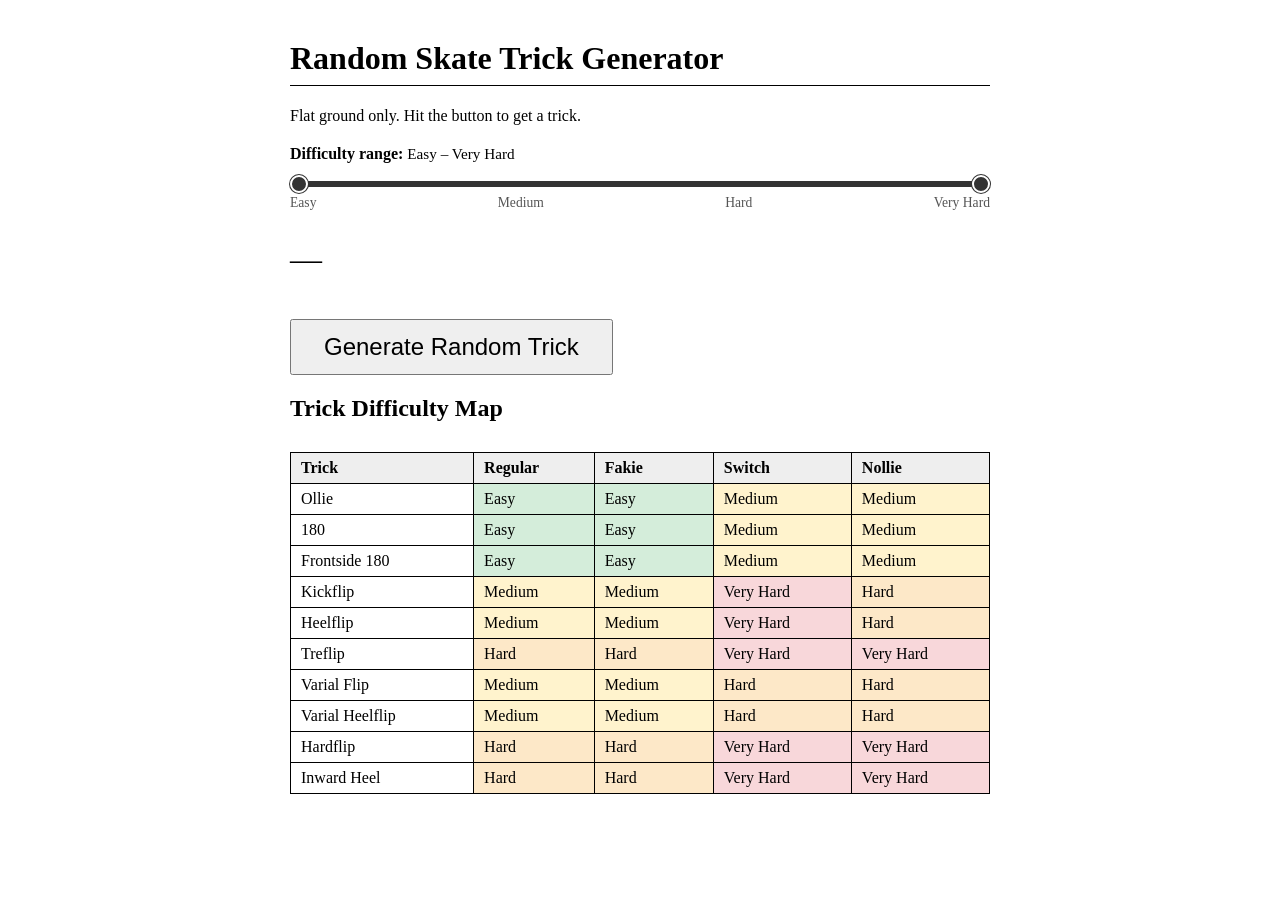
==== index.html @ b77c8542 "initial commit" ====
<!DOCTYPE html>
<html lang="en">
<head>
  <meta charset="UTF-8">
  <meta name="viewport" content="width=device-width, initial-scale=1.0">
  <title>Random Skate Trick Generator</title>
  <link rel="stylesheet" href="style.css">
</head>
<body>

<h1>Random Skate Trick Generator</h1>
<p>Flat ground only. Hit the button to get a trick.</p>

<div id="range-control">
  <strong>Difficulty range:</strong> <span id="range-display">1 – 4</span>
  <div id="range-track">
    <div id="range-fill"></div>
    <input type="range" id="slider-min" min="1" max="4" value="1" step="1">
    <input type="range" id="slider-max" min="1" max="4" value="4" step="1">
  </div>
  <div id="range-labels">
    <span>Easy</span><span>Medium</span><span>Hard</span><span>Very Hard</span>
  </div>
</div>

<div id="result">—</div>
<button id="generate" onclick="generate()">Generate Random Trick</button>

<h2>Trick Difficulty Map</h2>
<table>
  <thead>
    <tr>
      <th>Trick</th>
      <th>Regular</th>
      <th>Fakie</th>
      <th>Switch</th>
      <th>Nollie</th>
    </tr>
  </thead>
  <tbody id="diff-table"></tbody>
</table>

<script src="tricks.js"></script>
<script src="main.js"></script>
</body>
</html>
---- style.css ----
body {
  font-family: serif;
  max-width: 700px;
  margin: 40px auto;
  padding: 0 20px;
}
h1 { border-bottom: 1px solid black; padding-bottom: 8px; }
#result {
  font-size: 2em;
  margin: 30px 0;
  min-height: 1.5em;
}
button#generate {
  font-size: 1.5em;
  padding: 12px 32px;
}
table { border-collapse: collapse; margin-top: 30px; width: 100%; }
th, td { border: 1px solid black; padding: 6px 10px; text-align: left; }
th { background: #eee; }
.diff-1 { background: #d4edda; }
.diff-2 { background: #fff3cd; }
.diff-3 { background: #fde8c8; }
.diff-4 { background: #f8d7da; }
#range-control { margin: 20px 0 10px; }
#range-track {
  position: relative;
  height: 6px;
  background: #ccc;
  border-radius: 3px;
  margin: 18px 0 8px;
}
#range-fill {
  position: absolute;
  height: 100%;
  background: #333;
  border-radius: 3px;
}
#range-track input[type=range] {
  position: absolute;
  width: 100%;
  top: 50%;
  transform: translateY(-50%);
  margin: 0;
  appearance: none;
  background: transparent;
  pointer-events: none;
}
#range-track input[type=range]::-webkit-slider-thumb {
  appearance: none;
  width: 18px; height: 18px;
  border-radius: 50%;
  background: #333;
  border: 2px solid #fff;
  box-shadow: 0 0 0 1px #333;
  pointer-events: all;
  cursor: pointer;
}
#range-labels { display: flex; justify-content: space-between; font-size: 0.85em; color: #555; }
#range-display { font-size: 0.95em; margin-top: 4px; }
tr.out-of-range td { opacity: 0.35; }
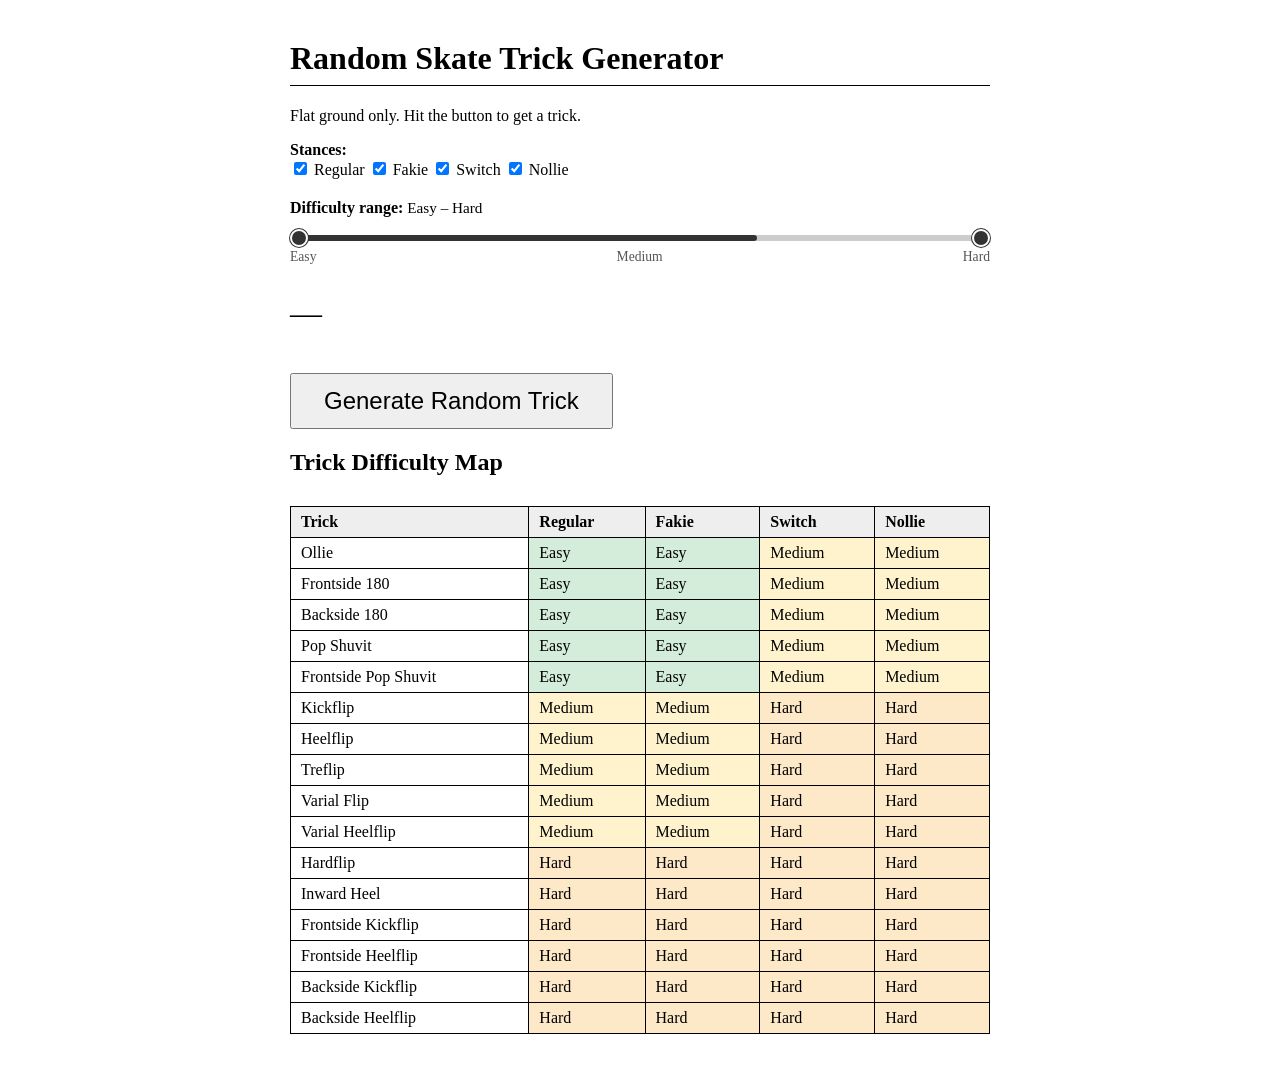
==== commit b7f5ba80: "expand trick list" ====
--- a/index.html
+++ b/index.html
@@ -11,15 +11,25 @@
 <h1>Random Skate Trick Generator</h1>
 <p>Flat ground only. Hit the button to get a trick.</p>
 
+<div id="stance-control">
+  <strong>Stances:</strong>
+  <div id="stance-toggles">
+    <label class="stance-label"><input type="checkbox" id="toggle-regular" checked> Regular</label>
+    <label class="stance-label"><input type="checkbox" id="toggle-fakie" checked> Fakie</label>
+    <label class="stance-label"><input type="checkbox" id="toggle-switch" checked> Switch</label>
+    <label class="stance-label"><input type="checkbox" id="toggle-nollie" checked> Nollie</label>
+  </div>
+</div>
+
 <div id="range-control">
-  <strong>Difficulty range:</strong> <span id="range-display">1 – 4</span>
+  <strong>Difficulty range:</strong> <span id="range-display"></span>
   <div id="range-track">
     <div id="range-fill"></div>
-    <input type="range" id="slider-min" min="1" max="4" value="1" step="1">
-    <input type="range" id="slider-max" min="1" max="4" value="4" step="1">
+    <input type="range" id="slider-min" min="1" max="3" value="1" step="1">
+    <input type="range" id="slider-max" min="1" max="3" value="3" step="1">
   </div>
   <div id="range-labels">
-    <span>Easy</span><span>Medium</span><span>Hard</span><span>Very Hard</span>
+    <span>Easy</span><span>Medium</span><span>Hard</span>
   </div>
 </div>
 
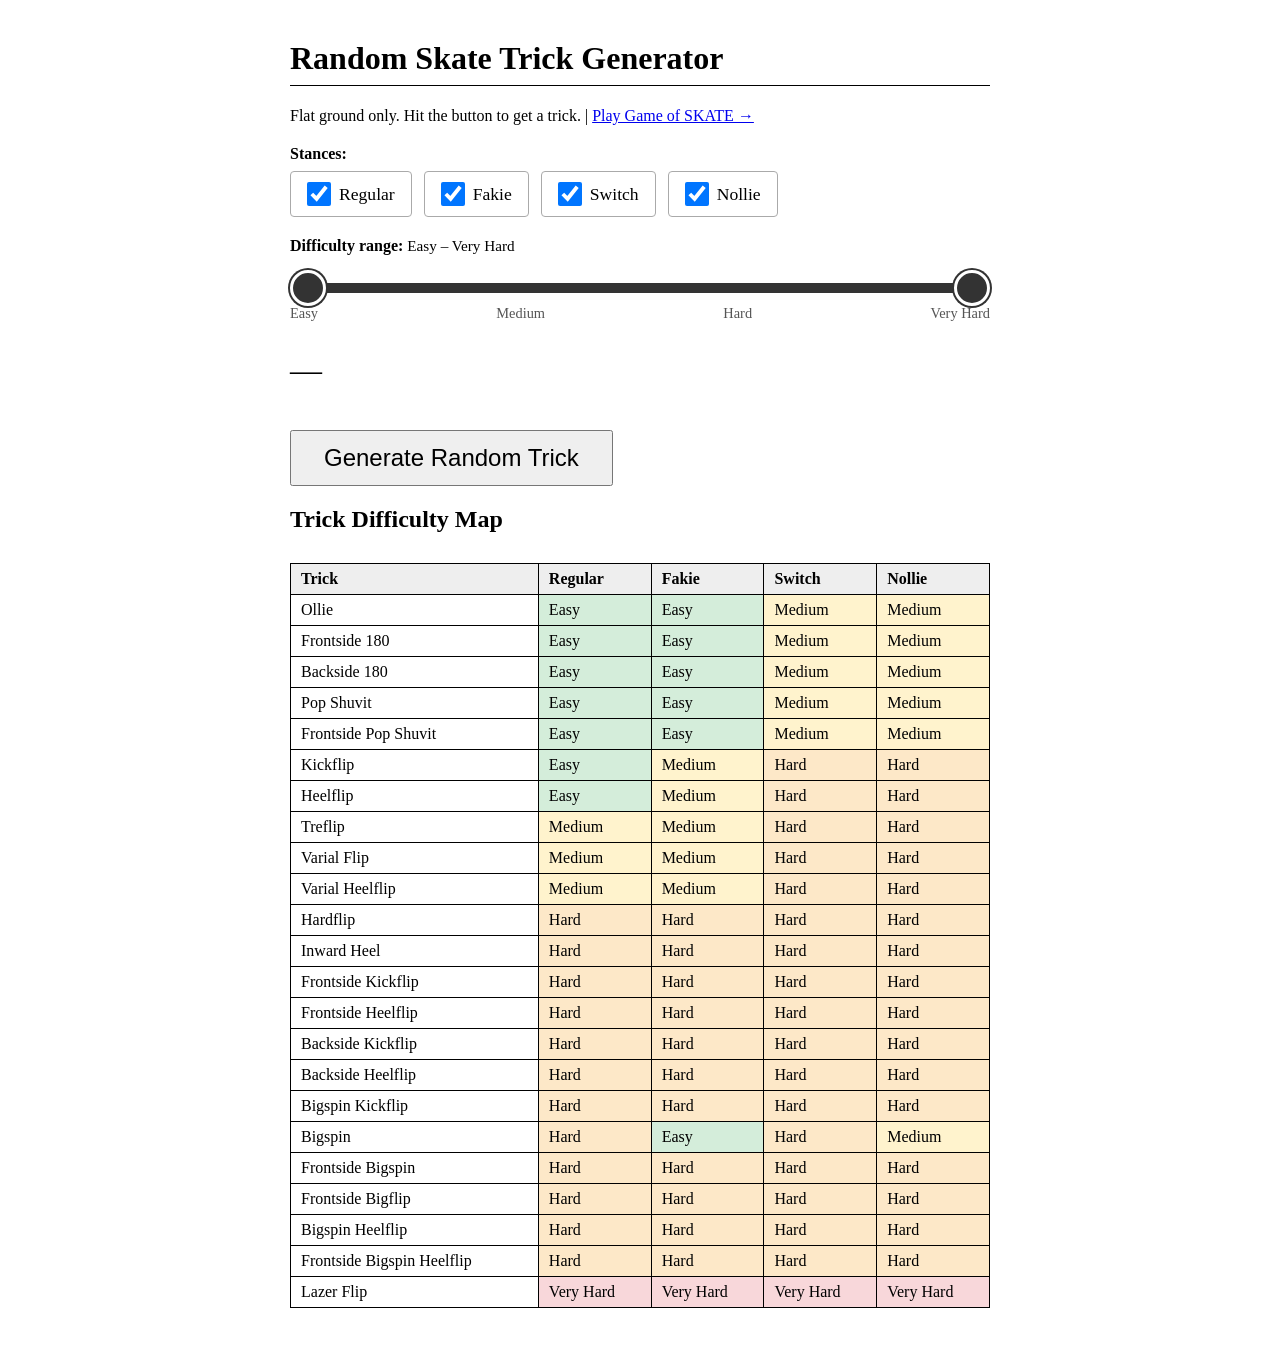
==== commit 30d5d7ab: "expand tricks" ====
--- a/index.html
+++ b/index.html
@@ -9,7 +9,7 @@
 <body>
 
 <h1>Random Skate Trick Generator</h1>
-<p>Flat ground only. Hit the button to get a trick.</p>
+<p>Flat ground only. Hit the button to get a trick. | <a href="skate.html">Play Game of SKATE →</a></p>
 
 <div id="stance-control">
   <strong>Stances:</strong>
@@ -25,11 +25,11 @@
   <strong>Difficulty range:</strong> <span id="range-display"></span>
   <div id="range-track">
     <div id="range-fill"></div>
-    <input type="range" id="slider-min" min="1" max="3" value="1" step="1">
-    <input type="range" id="slider-max" min="1" max="3" value="3" step="1">
+    <input type="range" id="slider-min" min="1" max="4" value="1" step="1">
+    <input type="range" id="slider-max" min="1" max="4" value="4" step="1">
   </div>
   <div id="range-labels">
-    <span>Easy</span><span>Medium</span><span>Hard</span>
+    <span>Easy</span><span>Medium</span><span>Hard</span><span>Very Hard</span>
   </div>
 </div>
 
--- a/style.css
+++ b/style.css
@@ -21,19 +21,43 @@
 .diff-2 { background: #fff3cd; }
 .diff-3 { background: #fde8c8; }
 .diff-4 { background: #f8d7da; }
+tr.out-of-range td { opacity: 0.35; }
+
+/* Stance toggles */
+#stance-control { margin: 20px 0 16px; }
+#stance-toggles { display: flex; gap: 12px; flex-wrap: wrap; margin-top: 8px; }
+.stance-label {
+  display: flex;
+  align-items: center;
+  gap: 8px;
+  font-size: 1.1em;
+  padding: 10px 16px;
+  border: 1px solid #aaa;
+  border-radius: 4px;
+  cursor: pointer;
+  user-select: none;
+}
+.stance-label input[type=checkbox] {
+  width: 24px;
+  height: 24px;
+  cursor: pointer;
+  margin: 0;
+}
+
+/* Difficulty range slider */
 #range-control { margin: 20px 0 10px; }
 #range-track {
   position: relative;
-  height: 6px;
+  height: 10px;
   background: #ccc;
-  border-radius: 3px;
-  margin: 18px 0 8px;
+  border-radius: 5px;
+  margin: 28px 0 12px;
 }
 #range-fill {
   position: absolute;
   height: 100%;
   background: #333;
-  border-radius: 3px;
+  border-radius: 5px;
 }
 #range-track input[type=range] {
   position: absolute;
@@ -47,14 +71,24 @@
 }
 #range-track input[type=range]::-webkit-slider-thumb {
   appearance: none;
-  width: 18px; height: 18px;
+  width: 36px;
+  height: 36px;
   border-radius: 50%;
   background: #333;
-  border: 2px solid #fff;
-  box-shadow: 0 0 0 1px #333;
+  border: 3px solid #fff;
+  box-shadow: 0 0 0 2px #333;
   pointer-events: all;
   cursor: pointer;
 }
-#range-labels { display: flex; justify-content: space-between; font-size: 0.85em; color: #555; }
+#range-track input[type=range]::-moz-range-thumb {
+  width: 36px;
+  height: 36px;
+  border-radius: 50%;
+  background: #333;
+  border: 3px solid #fff;
+  box-shadow: 0 0 0 2px #333;
+  pointer-events: all;
+  cursor: pointer;
+}
+#range-labels { display: flex; justify-content: space-between; font-size: 0.9em; color: #555; }
 #range-display { font-size: 0.95em; margin-top: 4px; }
-tr.out-of-range td { opacity: 0.35; }
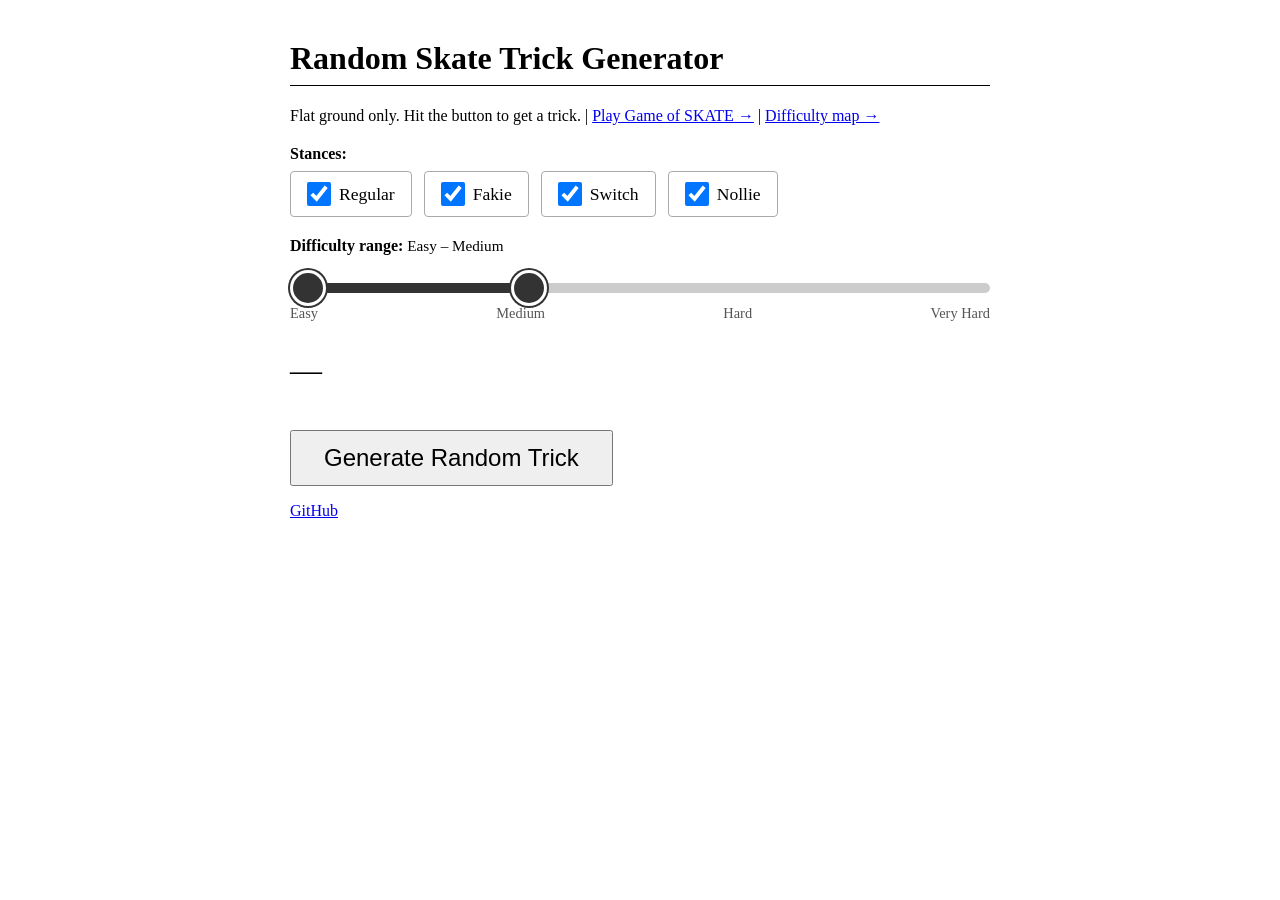
==== commit 5b7bc840: "move difficulty table" ====
--- a/index.html
+++ b/index.html
@@ -9,7 +9,7 @@
 <body>
 
 <h1>Random Skate Trick Generator</h1>
-<p>Flat ground only. Hit the button to get a trick. | <a href="skate.html">Play Game of SKATE →</a></p>
+<p>Flat ground only. Hit the button to get a trick. | <a href="skate.html">Play Game of SKATE →</a> | <a href="difficulty.html">Difficulty map →</a></p>
 
 <div id="stance-control">
   <strong>Stances:</strong>
@@ -26,7 +26,7 @@
   <div id="range-track">
     <div id="range-fill"></div>
     <input type="range" id="slider-min" min="1" max="4" value="1" step="1">
-    <input type="range" id="slider-max" min="1" max="4" value="4" step="1">
+    <input type="range" id="slider-max" min="1" max="4" value="2" step="1">
   </div>
   <div id="range-labels">
     <span>Easy</span><span>Medium</span><span>Hard</span><span>Very Hard</span>
@@ -36,21 +36,8 @@
 <div id="result">—</div>
 <button id="generate" onclick="generate()">Generate Random Trick</button>
 
-<h2>Trick Difficulty Map</h2>
-<table>
-  <thead>
-    <tr>
-      <th>Trick</th>
-      <th>Regular</th>
-      <th>Fakie</th>
-      <th>Switch</th>
-      <th>Nollie</th>
-    </tr>
-  </thead>
-  <tbody id="diff-table"></tbody>
-</table>
-
 <script src="tricks.js"></script>
 <script src="main.js"></script>
+<p><a href="https://github.com/lukajk1/trick-generator">GitHub</a></p>
 </body>
 </html>
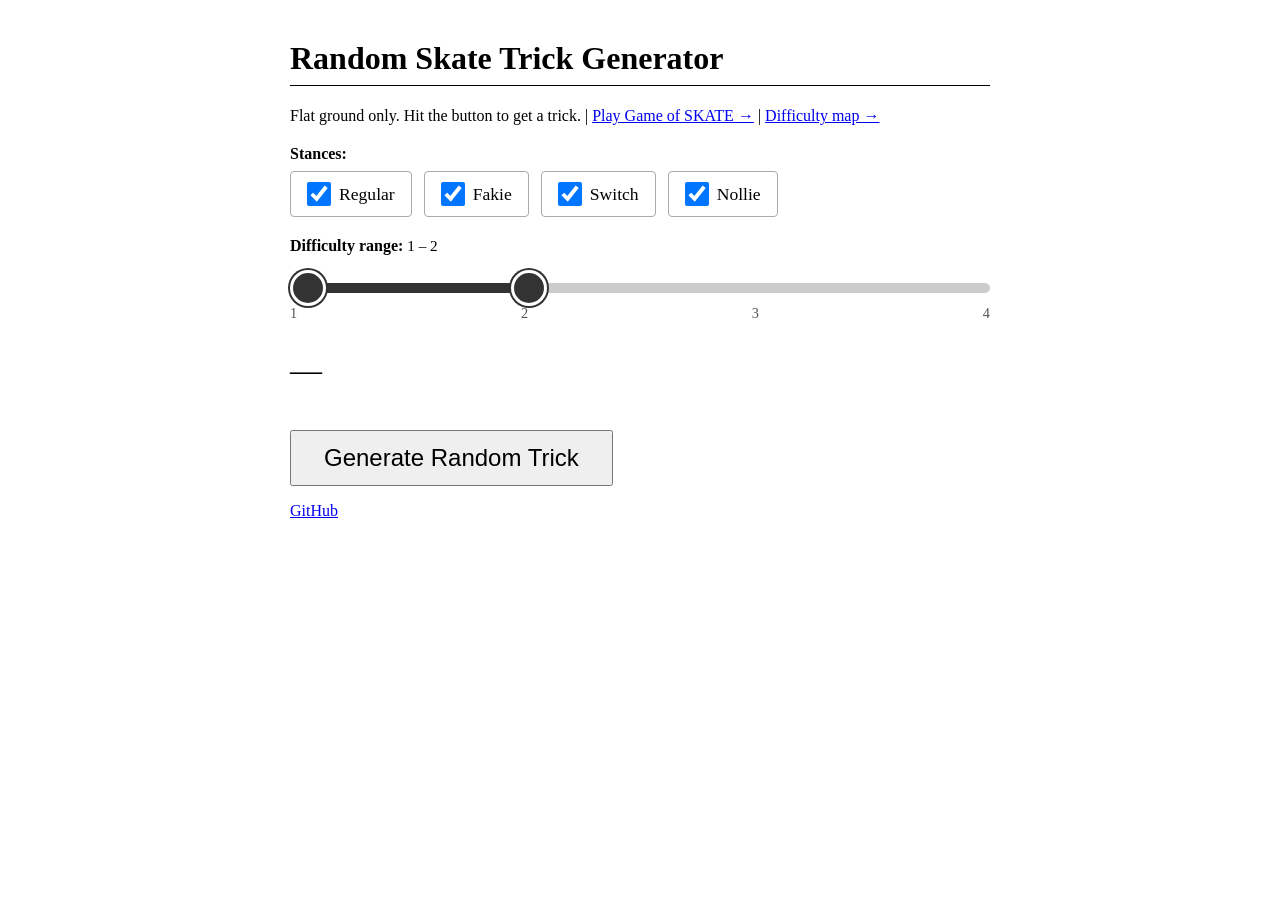
==== commit 5bbcbd20: "tweak trick ratings" ====
--- a/index.html
+++ b/index.html
@@ -4,7 +4,7 @@
   <meta charset="UTF-8">
   <meta name="viewport" content="width=device-width, initial-scale=1.0">
   <title>Random Skate Trick Generator</title>
-  <link rel="stylesheet" href="style.css">
+  <link rel="stylesheet" href="css/style.css">
 </head>
 <body>
 
@@ -29,15 +29,15 @@
     <input type="range" id="slider-max" min="1" max="4" value="2" step="1">
   </div>
   <div id="range-labels">
-    <span>Easy</span><span>Medium</span><span>Hard</span><span>Very Hard</span>
+    <span>1</span><span>2</span><span>3</span><span>4</span>
   </div>
 </div>
 
 <div id="result">—</div>
 <button id="generate" onclick="generate()">Generate Random Trick</button>
 
-<script src="tricks.js"></script>
-<script src="main.js"></script>
+<script src="js/tricks.js"></script>
+<script src="js/main.js"></script>
 <p><a href="https://github.com/lukajk1/trick-generator">GitHub</a></p>
 </body>
 </html>
--- a/css/style.css
+++ b/css/style.css
@@ -0,0 +1,94 @@
+body {
+  font-family: serif;
+  max-width: 700px;
+  margin: 40px auto;
+  padding: 0 20px;
+}
+h1 { border-bottom: 1px solid black; padding-bottom: 8px; }
+#result {
+  font-size: 2em;
+  margin: 30px 0;
+  min-height: 1.5em;
+}
+button#generate {
+  font-size: 1.5em;
+  padding: 12px 32px;
+}
+table { border-collapse: collapse; margin-top: 30px; width: 100%; }
+th, td { border: 1px solid black; padding: 6px 10px; text-align: left; }
+th { background: #eee; }
+.diff-1 { background: #d4edda; }
+.diff-2 { background: #fff3cd; }
+.diff-3 { background: #fde8c8; }
+.diff-4 { background: #f8d7da; }
+tr.out-of-range td { opacity: 0.35; }
+
+/* Stance toggles */
+#stance-control { margin: 20px 0 16px; }
+#stance-toggles { display: flex; gap: 12px; flex-wrap: wrap; margin-top: 8px; }
+.stance-label {
+  display: flex;
+  align-items: center;
+  gap: 8px;
+  font-size: 1.1em;
+  padding: 10px 16px;
+  border: 1px solid #aaa;
+  border-radius: 4px;
+  cursor: pointer;
+  user-select: none;
+}
+.stance-label input[type=checkbox] {
+  width: 24px;
+  height: 24px;
+  cursor: pointer;
+  margin: 0;
+}
+
+/* Difficulty range slider */
+#range-control { margin: 20px 0 10px; }
+#range-track {
+  position: relative;
+  height: 10px;
+  background: #ccc;
+  border-radius: 5px;
+  margin: 28px 0 12px;
+}
+#range-fill {
+  position: absolute;
+  height: 100%;
+  background: #333;
+  border-radius: 5px;
+}
+#range-track input[type=range] {
+  position: absolute;
+  width: 100%;
+  top: 50%;
+  transform: translateY(-50%);
+  margin: 0;
+  appearance: none;
+  background: transparent;
+  pointer-events: none;
+}
+#range-track input[type=range]::-webkit-slider-thumb {
+  appearance: none;
+  width: 36px;
+  height: 36px;
+  border-radius: 50%;
+  background: #333;
+  border: 3px solid #fff;
+  box-shadow: 0 0 0 2px #333;
+  pointer-events: all;
+  cursor: pointer;
+}
+#range-track input[type=range]::-moz-range-thumb {
+  width: 36px;
+  height: 36px;
+  border-radius: 50%;
+  background: #333;
+  border: 3px solid #fff;
+  box-shadow: 0 0 0 2px #333;
+  pointer-events: all;
+  cursor: pointer;
+}
+#range-labels { display: flex; justify-content: space-between; font-size: 0.9em; color: #555; }
+#range-display { font-size: 0.95em; margin-top: 4px; }
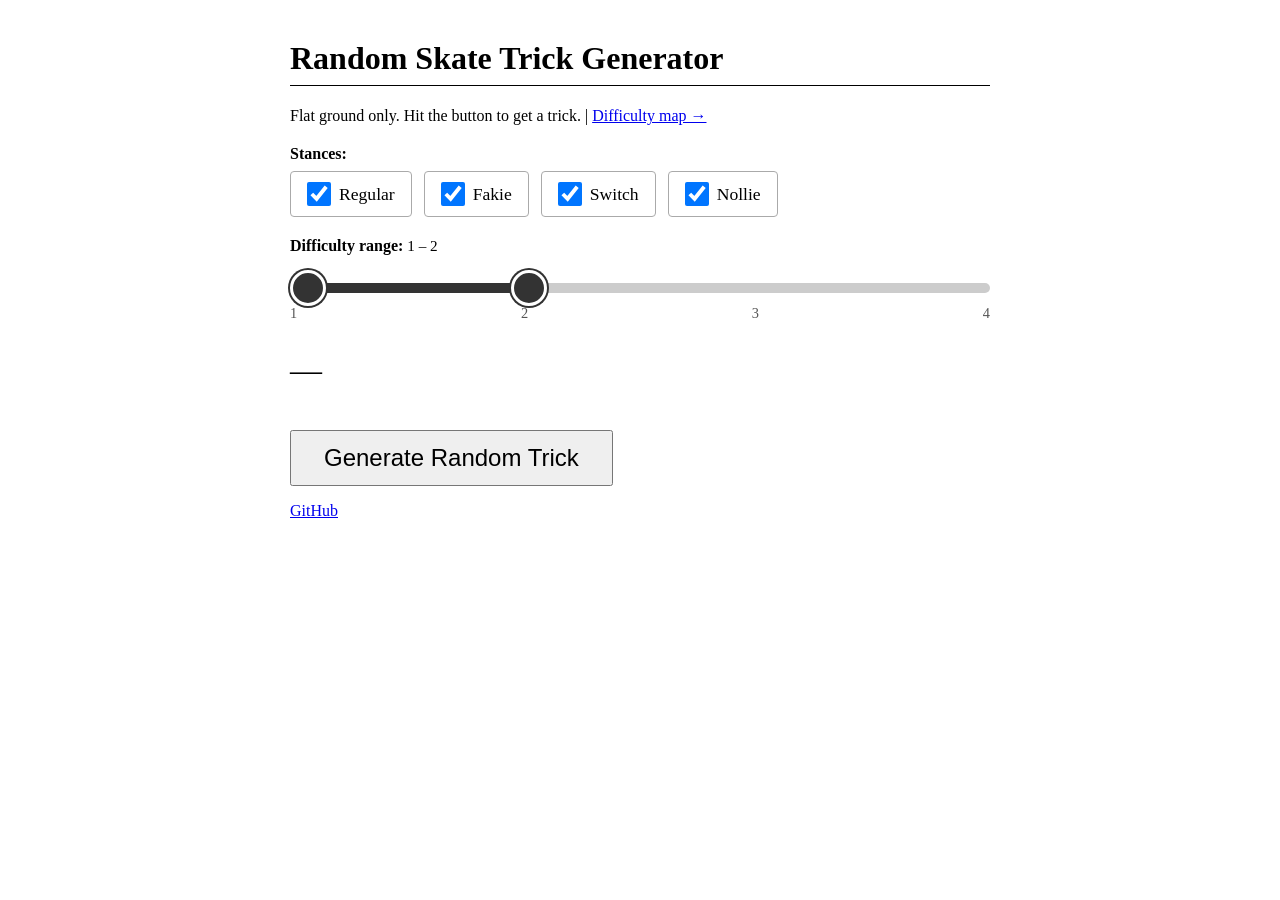
==== commit eb248a16: "remove game of skate" ====
--- a/index.html
+++ b/index.html
@@ -9,7 +9,7 @@
 <body>
 
 <h1>Random Skate Trick Generator</h1>
-<p>Flat ground only. Hit the button to get a trick. | <a href="skate.html">Play Game of SKATE →</a> | <a href="difficulty.html">Difficulty map →</a></p>
+<p>Flat ground only. Hit the button to get a trick. | <a href="difficulty.html">Difficulty map →</a></p>
 
 <div id="stance-control">
   <strong>Stances:</strong>
